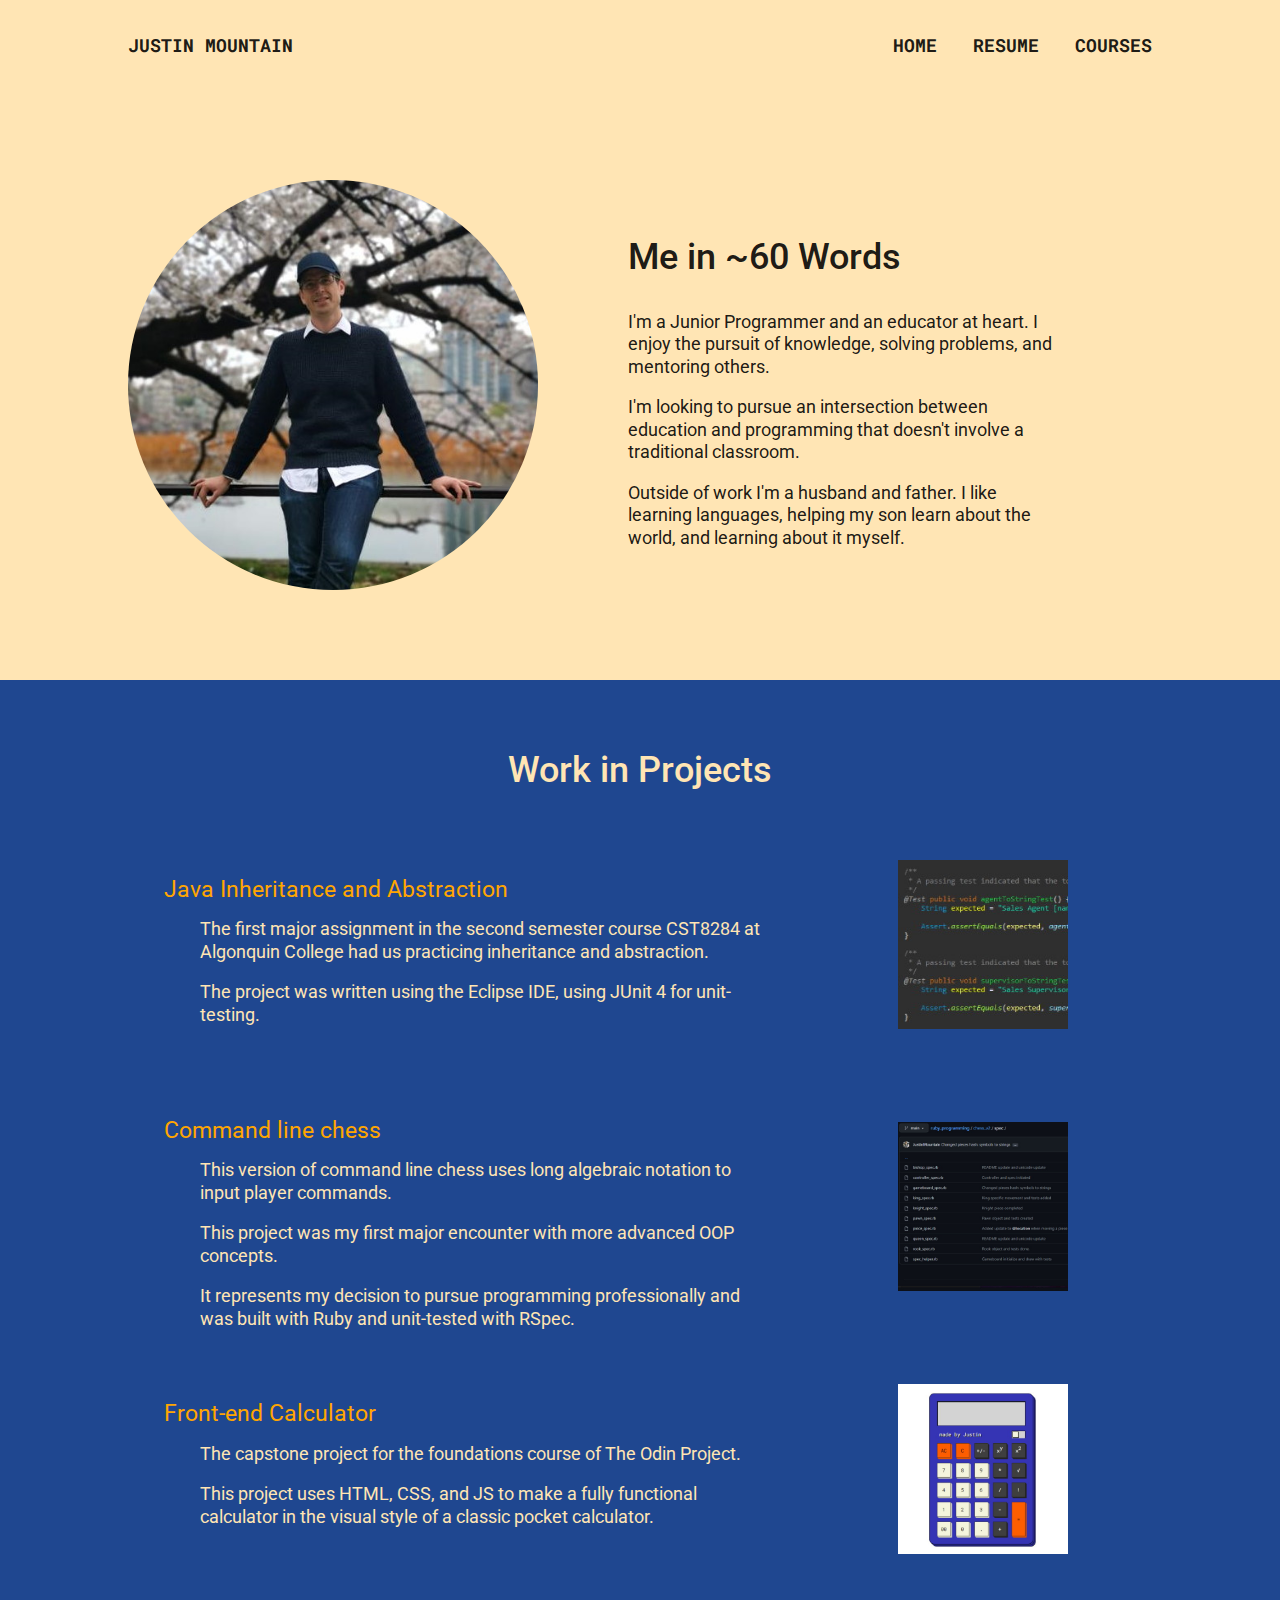
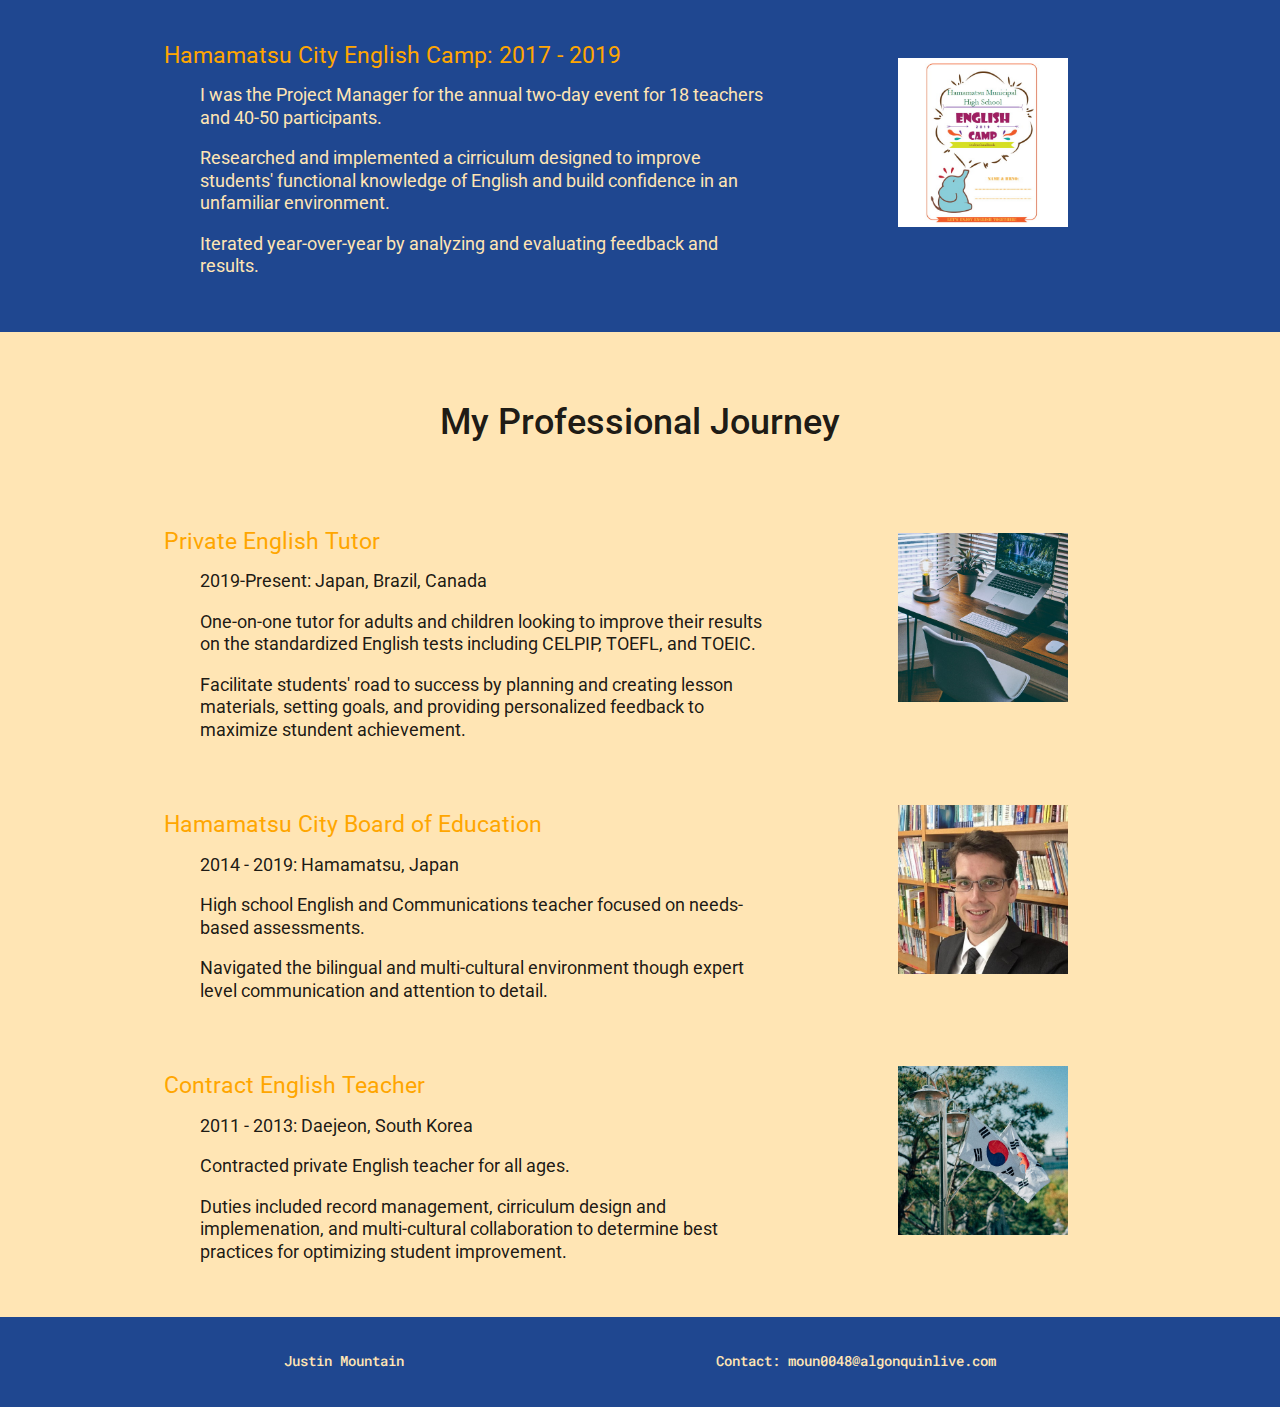
==== resume.html @ 2779b528 "Imported first draft from web-dev assignment 1" ====
<!DOCTYPE html>
<html lang="en">

<head>
    <meta charset="UTF-8">
    <meta http-equiv="X-UA-Compatible" content="IE=edge">
    <meta name="viewport" content="width=device-width, initial-scale=1.0">
    <meta name="author" content="Justin Mountain">
    <meta name="email" content="moun0048@algonquinllive.com">
    <meta name="date" content="2022-06-12">

    <link rel="stylesheet" href="styles/reset.css" type="text/css">
    <link rel="stylesheet" href="styles/main.css" type="text/css">
    <link rel="stylesheet" href="styles/pages/resume.css" type="text/css">

    <title>Justin Mountain - Resume</title>
</head>

<body>
    <header>
        <h1 id="ch-top">
            <a href="index.html">Justin Mountain</a>
        </h1>
        <nav class="main-nav">
            <ul>
                <li>
                    <a href="index.html">
                        Home
                    </a>
                </li>
                <li>
                    <a href="resume.html">
                        Resume
                    </a>
                </li>
                <li>
                    <a href="courses.html">
                        Courses
                    </a>
                </li>
            </ul>
        </nav>
    </header>

    <main>
        <section class="section-resume-intro">
            <img src="images/main/me.jpg" alt="A photo of Justin under cherry blossoms in Tokyo" id="resume-hero-image">

            <div id="resume-hero">
                <h2 class="h2-resume-about">
                    Me in ~60 Words </h2>
                <p class="p-about">
                    I'm a Junior Programmer and an educator at heart. I enjoy the pursuit of knowledge, solving
                    problems,
                    and mentoring others.
                </p>
                <p class="p-about">
                    I'm looking to pursue an intersection between education and programming that doesn't involve
                    a traditional classroom.
                </p>
                <p class="p-about">
                    Outside of work I'm a husband and father. I like learning languages, helping my son learn
                    about the
                    world, and learning about it myself.
                </p>
            </div>
        </section>

        <section id="section-resume-projects">
            <h2 class="h2-resume-projects">
                Work in Projects
            </h2>

            <img src="images/projects/java.jpg" alt="An image of JUnit4 unit tests" class="resume-image"
                id="course-image">
            <div id="course-text">
                <h3 class="h3-projects">
                    Java Inheritance and Abstraction
                </h3>
                <p class="p-projects">
                    The first major assignment in the second semester course CST8284 at Algonquin College had us
                    practicing inheritance and abstraction.
                </p>
                <p class="p-projects">
                    The project was written using the Eclipse IDE, using JUnit 4 for unit-testing.
                </p>
            </div>

            <img src="images/projects/chess.jpg" alt="Git repo for command line Chess with Ruby and RSPec"
                class="resume-image" id="chess-image">
            <div id="chess-text">
                <a href="https://github.com/JustinMountain/ruby_programming/tree/main/chess_v2">
                    <h3 class="h3-projects">
                        Command line chess
                    </h3>
                </a>
                <p class="p-projects">
                    This version of command line chess uses long algebraic notation to input player commands.
                </p>
                <p class="p-projects">
                    This project was my first major encounter with more advanced OOP concepts.
                </p>
                <p class="p-projects">
                    It represents my decision to pursue programming professionally and was built with Ruby and
                    unit-tested
                    with RSpec.
                </p>
            </div>

            <img src="images/projects/calc.jpg" alt="A picture of a front-end calculator" class="resume-image"
                id="calc-image">
            <div id="calc-text">
                <a href="https://github.com/JustinMountain/calculator">
                    <h3 class="h3-projects">
                        Front-end Calculator
                    </h3>
                </a>
                <p class="p-projects">
                    The capstone project for the foundations course of The Odin Project.
                </p>
                <p class="p-projects">
                    This project uses HTML, CSS, and JS to make a fully functional calculator in the visual style of a
                    classic pocket calculator.
                </p>
            </div>

            <img src="images/projects/englishcamp.jpg" alt="The front cover for the English Camp booklet"
                class="resume-image" id="english-image">
            <div id="english-text">
                <h3 class="h3-projects">
                    Hamamatsu City English Camp: 2017 - 2019
                </h3>
                <p class="p-projects">
                    I was the Project Manager for the annual two-day event for 18 teachers and 40-50 participants.
                </p>
                <p class="p-projects">
                    Researched and implemented a cirriculum designed to improve students' functional knowledge of
                    English
                    and
                    build confidence in an unfamiliar environment.
                </p>
                <p class="p-projects">
                    Iterated year-over-year by analyzing and evaluating feedback and results.
                </p>
            </div>
        </section>

        <section id="section-resume-professional">
            <h2 class="h2-resume-professional">
                My Professional Journey
            </h2>

            <img src="images/professional/tutor.jpg" alt="Home-office desk" class="resume-image" id="tutor-image">
            <!-- Image found on Unsplash at https://unsplash.com/photos/9q3I8XhesQI -->
            <div id="tutor-text">
                <h3 class="h3-professional">
                    Private English Tutor
                </h3>
                <p class="p-professional">
                    2019-Present: Japan, Brazil, Canada
                </p>
                <p class="p-professional">
                    One-on-one tutor for adults and children looking to improve their results on the standardized
                    English
                    tests including CELPIP, TOEFL, and TOEIC.
                </p>
                <p class="p-professional">
                    Facilitate students' road to success by planning and creating lesson materials, setting goals, and
                    providing personalized feedback to maximize stundent achievement.
                </p>
            </div>

            <img src="images/professional/ichi.jpg" alt="Justin at Ichiritsu High School" class="resume-image"
                id="japan-image">
            <div id="japan-text">
                <h3 class="h3-professional">
                    Hamamatsu City Board of Education
                </h3>
                <p class="p-professional">
                    2014 - 2019: Hamamatsu, Japan
                </p>
                <p class="p-professional">
                    High school English and Communications teacher focused on needs-based assessments.
                </p>
                <p class="p-professional">
                    Navigated the bilingual and multi-cultural environment though expert level communication and
                    attention
                    to detail.
                </p>
            </div>

            <img src="images/professional/korea.jpg" alt="The Korean flag" class="resume-image" id="korea-image">
            <!-- Image found on Unsplash at https://unsplash.com/photos/qjsmpf0aO48 -->
            <div id="korea-text">
                <h3 class="h3-professional">
                    Contract English Teacher
                </h3>
                <p class="p-professional">
                    2011 - 2013: Daejeon, South Korea
                </p>
                <p class="p-professional">
                    Contracted private English teacher for all ages.
                </p>
                <p class="p-professional">
                    Duties included record management, cirriculum design and implemenation, and multi-cultural
                    collaboration
                    to determine best practices for optimizing student improvement.
                </p>
            </div>
        </section>
    </main>

    <footer>
        <div class="foot-name">
            <a href="#top">Justin Mountain</a>
        </div>
        <div class="foot-contact">
            Contact: <a href="mailto:moun0048@algonquinlive.com">moun0048@algonquinlive.com</a>
        </div>
    </footer>
</body>

</html>
---- styles/main.css ----
/* Table of Contents
Fonts
Variables
Main Styling
Header
Footer */

/* Fonts - Roboto and Roboto Mono */
@import url('https://fonts.googleapis.com/css2?family=Roboto+Mono:wght@200;300;400;500;600;700;900&display=swap');
@import url('https://fonts.googleapis.com/css2?family=Roboto:wght@100;300;400;500;700;900&display=swap');

/* Variables */
:root {
    --clr-black: rgba(0, 0, 0, 0.9);
    --clr-beige: hsla(39, 100%, 85.3%, 1);
    --clr-gold: hsla(39, 100%, 50%, 1);
    --clr-blue: hsla(221, 46.8%, 42.7%, 1);
    --clr-navy: hsla(219, 64.6%, 34.3%, 1);

    --ff-main: 'Roboto', sans-serif;
    --ff-mono: 'Roboto Mono', monospace;

    --padding: 10%;
}

/* Main Styling */
html {
    font-family: var(--ff-main);
    font-size: 1.125rem;
    font-weight: 500;
    max-width: 1920px;
    background-color: var(--clr-beige);
    color: var(--clr-black);
}

section {
    padding: 0 var(--padding);
}

/* Header */
header {
    width: 100%;
    height: 5rem;
    padding: 0 var(--padding);

    display: flex;
    align-items: center;
    justify-content: space-between;

    font-family: var(--ff-mono);
    font-weight: 700;
    text-transform: uppercase;
}

a {
    text-decoration: none;
}

h1 a {
    text-decoration: none;
    color: var(--clr-black);
}

h1 a:hover,
h1 a:focus {
    text-decoration: underline;
    color: var(--clr-navy);
}

nav ul {
    display: flex;
    justify-content: flex-end;
}

nav li {
    margin-left: 2rem;
}

nav a {
    text-decoration: none;
    color: var(--clr-black);
}

nav a:hover,
nav a:focus {
    text-decoration: underline;
    color: var(--clr-navy);
}

/* Footer */
footer {
    width: 100%;
    height: 5rem;
    padding: 0 var(--padding);

    display: flex;
    align-items: center;
    justify-content: space-around;

    font-family: var(--ff-mono);
    font-size: 0.75rem;

    background-color: var(--clr-navy);
    color: var(--clr-beige);
}

.foot-contact a,
.foot-name a {
    text-decoration: none;
    color: var(--clr-beige);
}

.foot-contact a:hover,
.foot-contact a:focus,
.foot-name a:hover,
.foot-name a:focus {
    text-decoration: underline;
    color: var(--clr-gold);
}
---- styles/pages/resume.css ----
/* Resume Hero Section */
.section-resume-intro {
  display: grid;
  grid-template-columns: 40% 60%;
  grid-template-areas: "resume-hero-image resume-hero";
  align-items: center;
  margin: 5rem 0;
  gap: 5rem;
}

#resume-hero {
  grid-area: resume-hero;
  padding-right: 10rem;
}

#resume-hero-image {
  border-radius: 100vw;
  display: block;
  margin: 0 auto;
  width: 100%;
  max-width: 500px;
  grid-area: resume-hero-image;
}

/* Main Styling */
h2 {
  font-size: 2rem;
  margin: 2rem 0;
}

h3 {
  color: var(--clr-gold);
  font-size: 1.25rem;
  font-weight: 400;
  margin: 3rem 0 1rem 0;
}

p {
  margin: 1rem 0;
  line-height: 1.25rem;
  font-weight: 400;
}

.resume-image {
  float: right;
  padding: 2rem var(--padding) 2rem 0;
  margin: auto;
  max-width: 200px;
}

/* Projects */
#section-resume-projects {
  display: grid;
  grid-template-columns: 70% 30%;
  grid-template-rows: 3rem, repeat(4, 1fr);
  grid-template-areas:
      "projects-heading projects-heading"
      "course-text course-image"
      "chess-text chess-image"
      "calc-text calc-image"
      "english-text english-image";

  background-color: var(--clr-navy);
  color: var(--clr-beige);
  padding-top: 2rem;
  padding-bottom: 2rem;
}

.h2-resume-projects {
  text-align: center;
  grid-area: projects-heading;
}

.h3-projects {
  padding: 0 calc(var(--padding) / 2);
}

#chess-text {
  grid-area: chess-text;
}

#chess-image {
  grid-area: chess-image;
}

#calc-text {
  grid-area: calc-text;
}

#calc-image {
  grid-area: calc-image;
}

#course-text {
  grid-area: course-text;
}

#course-image {
  grid-area: course-image;
}

#english-text {
  grid-area: english-text;
}

#english-image {
  grid-area: english-image;
}

.p-projects {
  font-weight: 400;
  padding: 0 var(--padding);
}

/* Professional Journey */
#section-resume-professional {
  display: grid;
  grid-template-columns: 70% 30%;
  grid-template-rows: 3rem, repeat(3, 1fr);
  grid-template-areas:
      "professional-heading professional-heading"
      "tutor-text tutor-image"
      "japan-text japan-image"
      "korea-text korea-image";

  padding-top: 2rem;
  padding-bottom: 2rem;
}

.h2-resume-professional {
  text-align: center;
  grid-area: professional-heading;
}

.h3-professional {
  padding: 0 calc(var(--padding) / 2);
}

#tutor-text {
  grid-area: tutor-text;
}

#tutor-image {
  grid-area: tutor-image;

}

#japan-text {
  grid-area: japan-text;

}

#japan-image {
  grid-area: japan-image;

}

#korea-text {
  grid-area: korea-text;

}

#korea-image {
  grid-area: korea-image;

}

.p-professional {
  font-weight: 400;
  padding: 0 var(--padding);
}
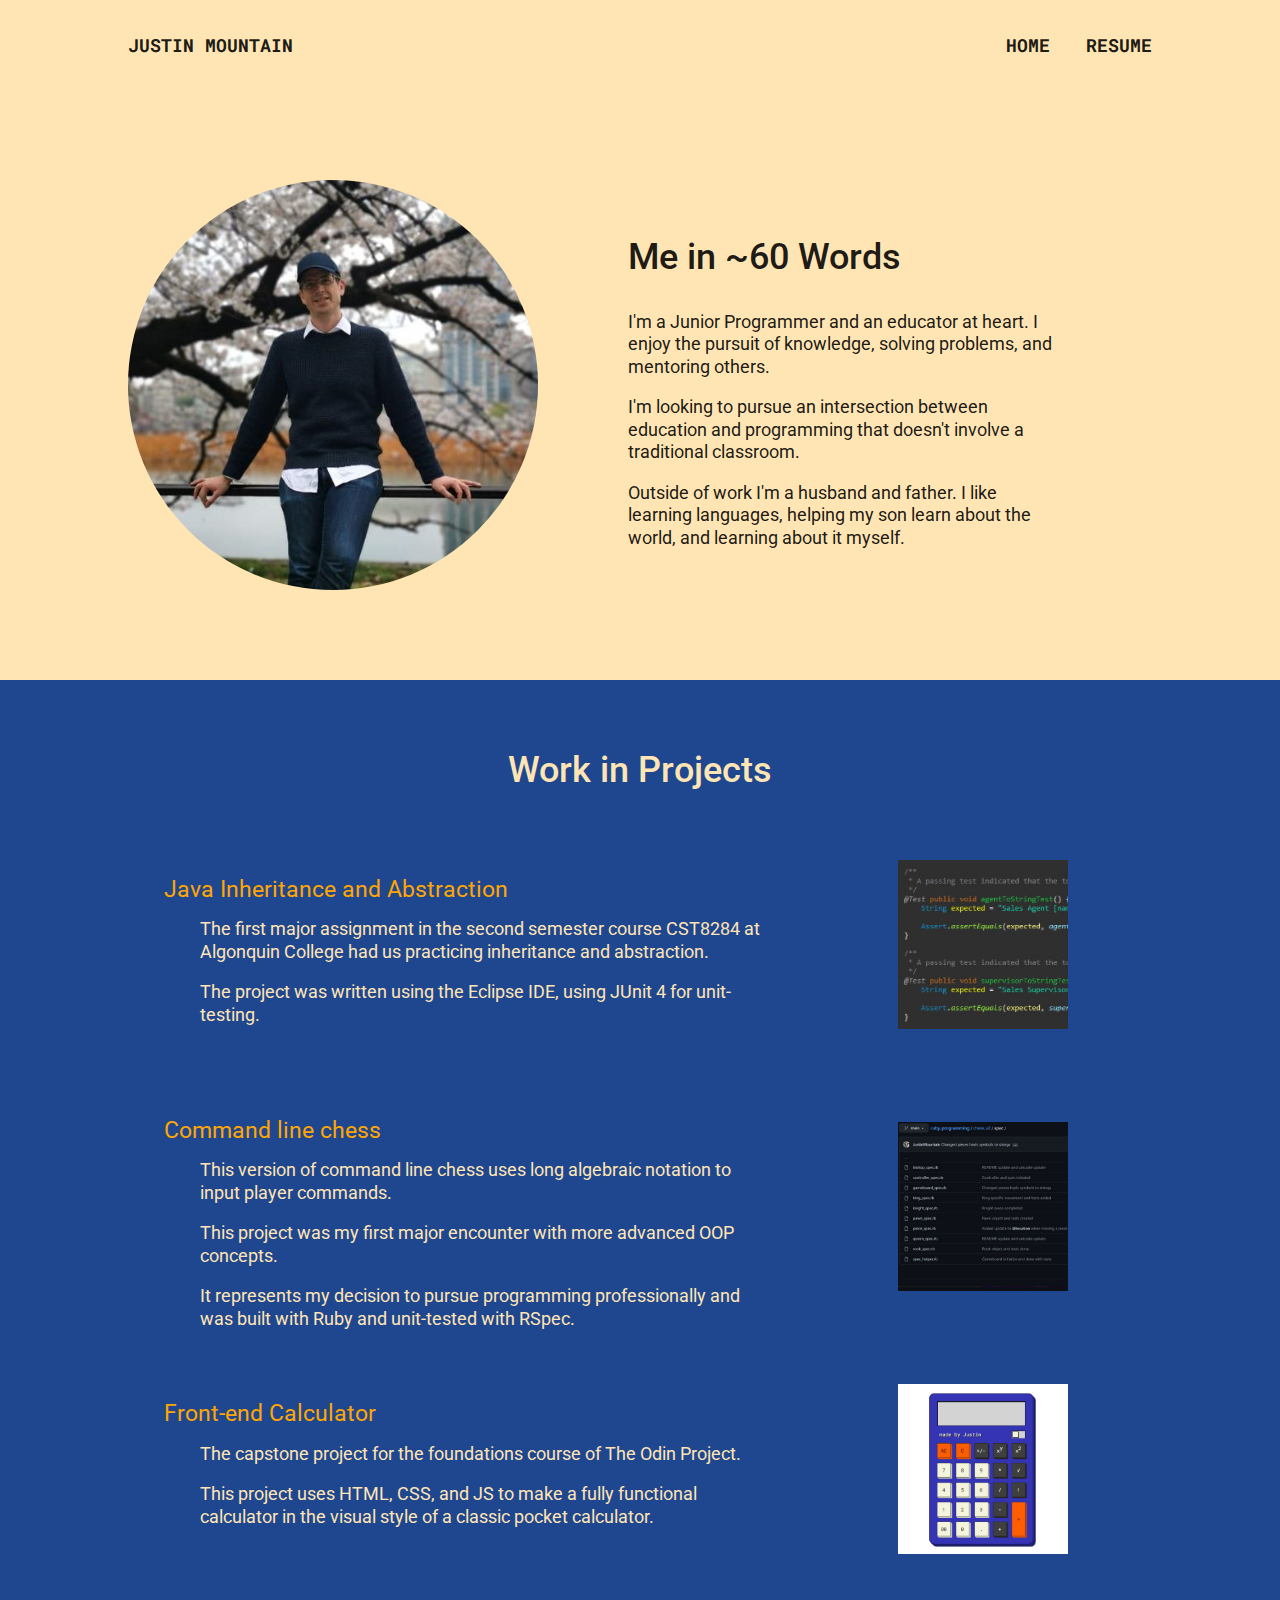
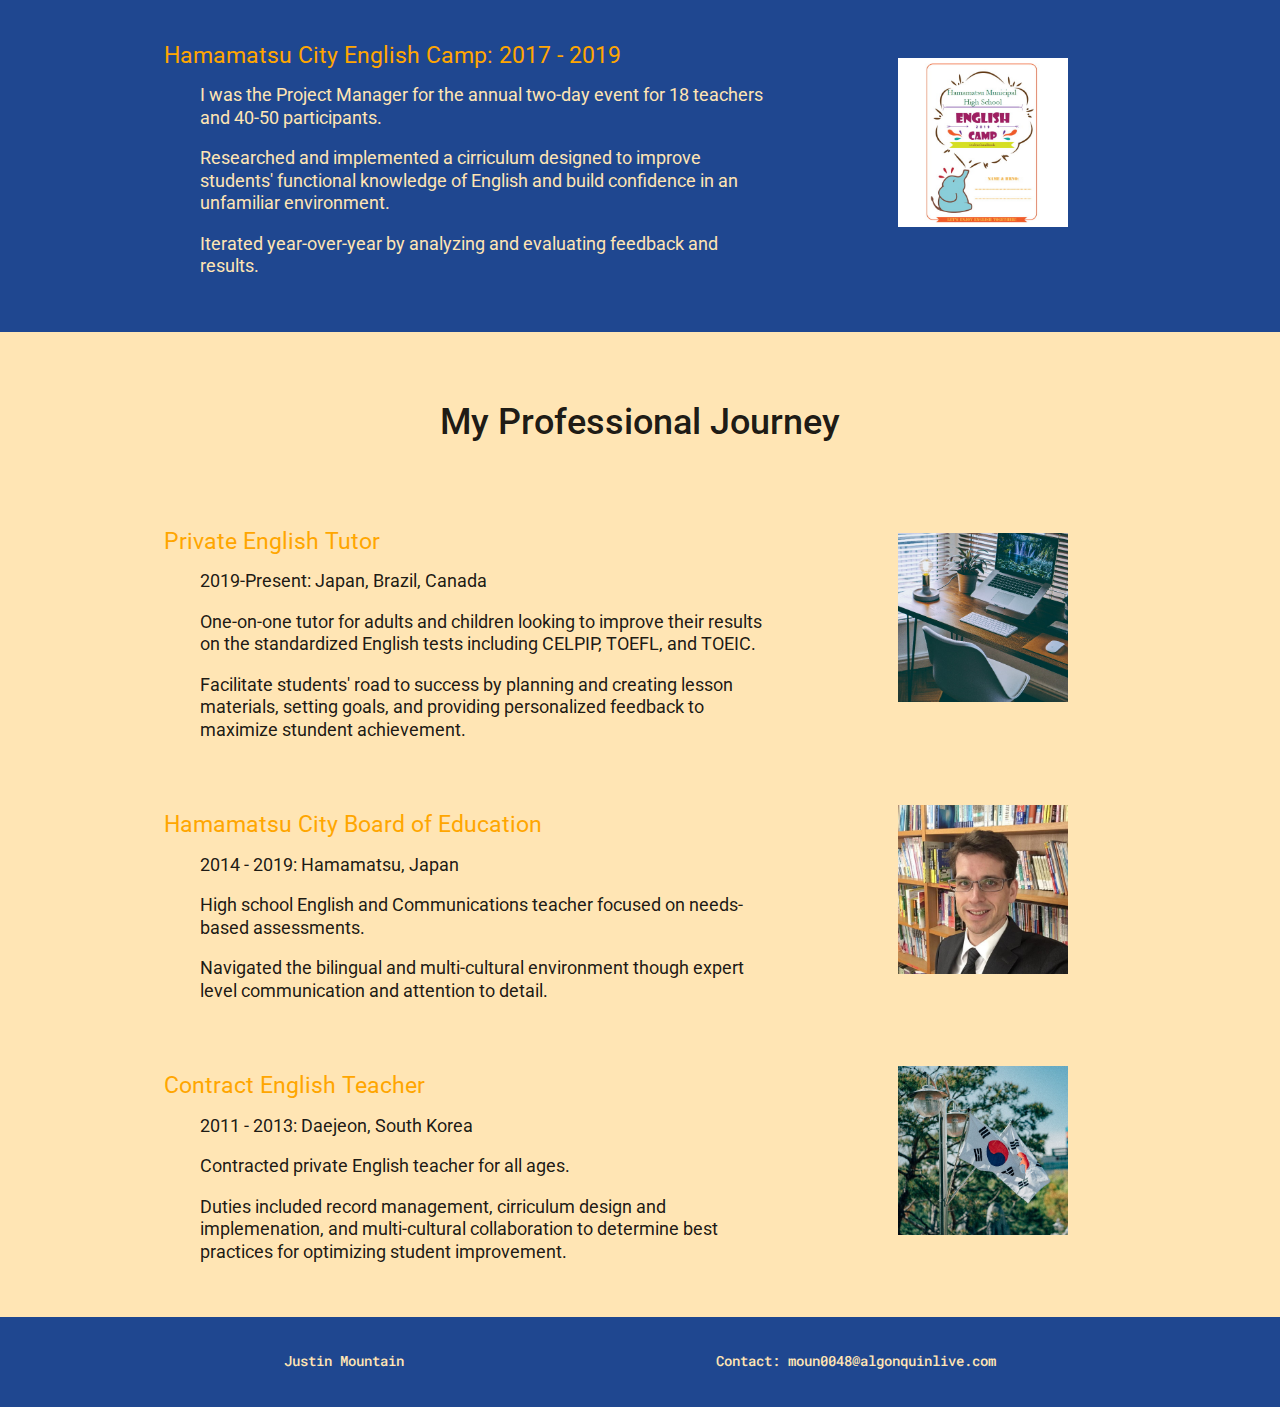
==== commit 0582b9fc: "Consolidated pages" ====
--- a/resume.html
+++ b/resume.html
@@ -33,11 +33,6 @@
                         Resume
                     </a>
                 </li>
-                <li>
-                    <a href="courses.html">
-                        Courses
-                    </a>
-                </li>
             </ul>
         </nav>
     </header>
